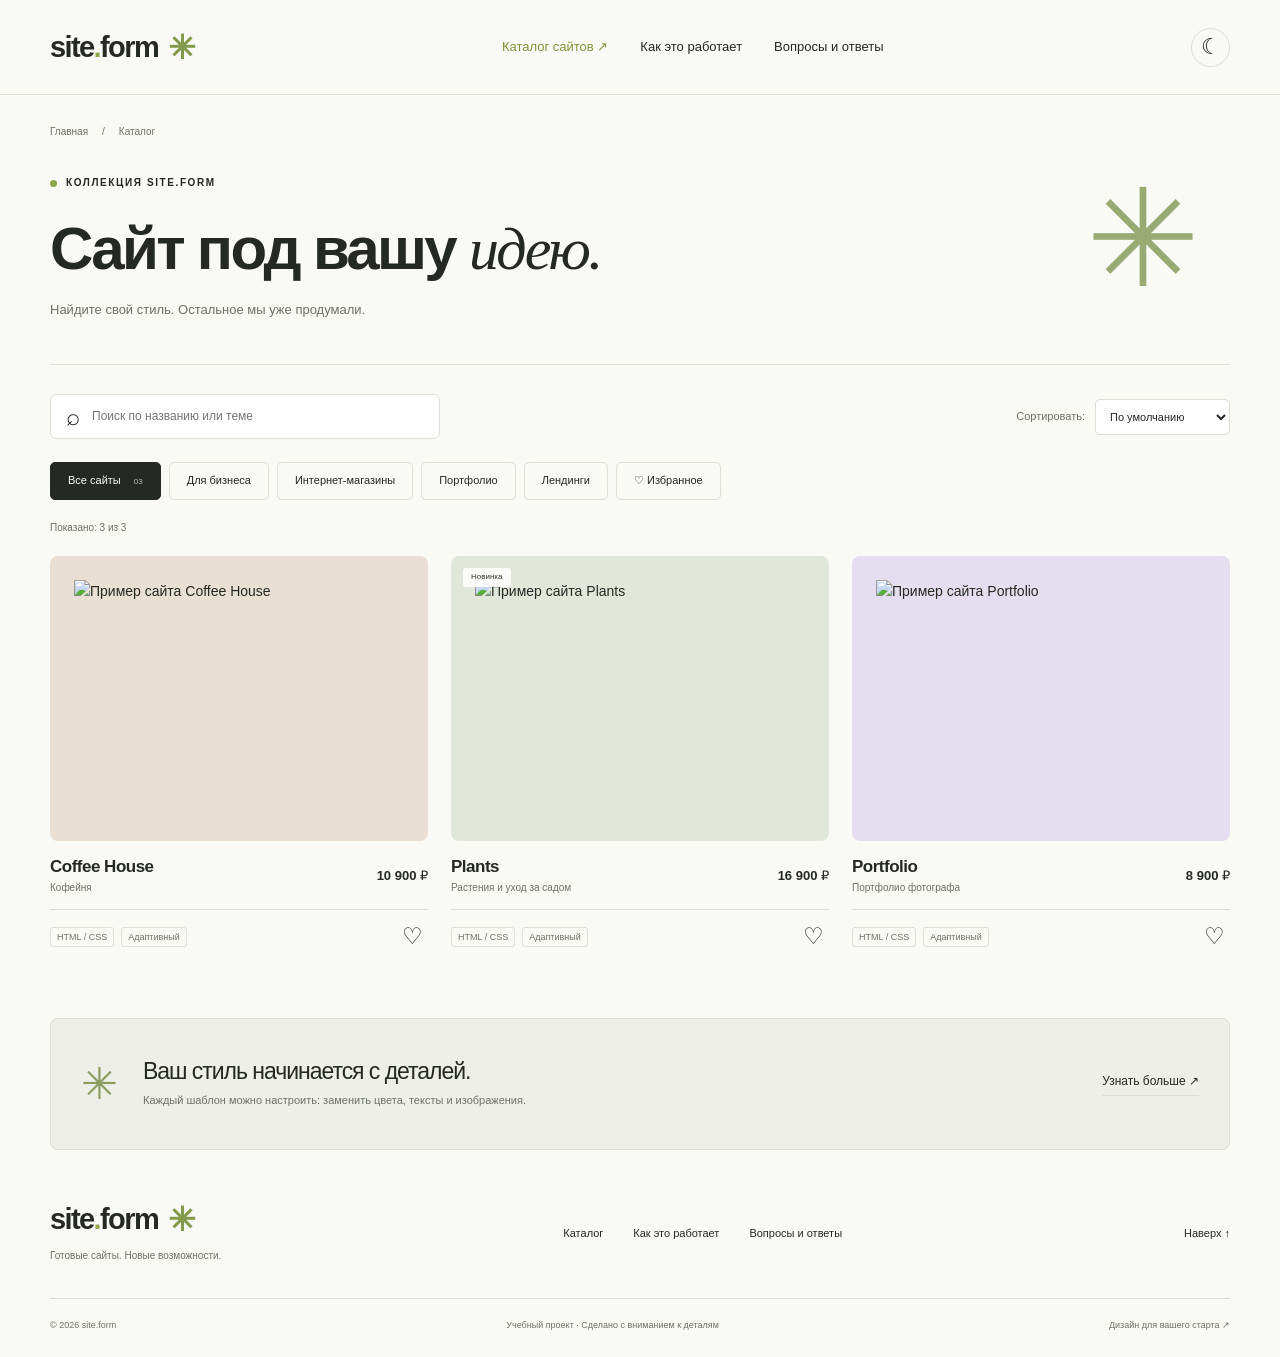
==== catalog.html @ 3f568632 "feat: create app" ====
<!doctype html>
<html lang="ru">
<head>
    <meta charset="UTF-8">
    <meta name="viewport" content="width=device-width, initial-scale=1.0">
    <meta name="description" content="Каталог готовых сайтов: бизнес, интернет-магазины, портфолио и лендинги.">
    <title>Каталог сайтов — site.form</title>
    <script>try {
        document.documentElement.dataset.theme = localStorage.getItem('siteform-theme') || 'light'
    } catch (e) {
    }</script>
    <link rel="stylesheet" href="style.css">
    <script src="script.js" defer></script>
</head>
<body>
<header class="header">
    <div class="container header-inner"><a class="logo" href="index.html" aria-label="site.form — главная">site<span
            class="logo-dot">.</span>form<span class="logo-star">✳</span></a>
        <nav class="nav" aria-label="Основная навигация"><a href="catalog.html" aria-current="page">Каталог сайтов ↗</a><a
                href="index.html#how">Как это работает</a><a href="index.html#faq">Вопросы и ответы</a></nav>
        <div class="header-actions">
            <button class="theme-toggle" aria-label="Включить тёмную тему">☾</button>
        </div>
    </div>
</header>
<main class="container catalog-main">
    <div class="breadcrumbs"><a href="index.html">Главная</a><span>/</span><span>Каталог</span></div>
    <section aria-labelledby="catalog-title">
        <div class="catalog-intro"><p class="eyebrow"><span class="status-dot"></span> КОЛЛЕКЦИЯ SITE.FORM</p>
            <h1 id="catalog-title">Сайт под вашу <em>идею.</em></h1>
            <p>Найдите свой стиль. Остальное мы уже продумали.</p><span class="catalog-star" aria-hidden="true">✳</span>
        </div>
        <div class="catalog-tools"><label class="search-field"><span aria-hidden="true">⌕</span><input id="search"
                                                                                                       type="search"
                                                                                                       placeholder="Поиск по названию или теме"
                                                                                                       aria-label="Поиск сайтов"></label><label
                class="sort-field">Сортировать: <select id="sort">
            <option value="default">По умолчанию</option>
            <option value="price-asc">Сначала дешевле</option>
            <option value="price-desc">Сначала дороже</option>
            <option value="name">По названию</option>
        </select></label></div>
        <div class="category-tabs" aria-label="Категории каталога">
            <button class="active" data-category="all" aria-pressed="true">Все сайты <span>03</span></button>
            <button data-category="business" aria-pressed="false">Для бизнеса</button>
            <button data-category="shop" aria-pressed="false">Интернет-магазины</button>
            <button data-category="portfolio" aria-pressed="false">Портфолио</button>
            <button data-category="landing" aria-pressed="false">Лендинги</button>
            <button data-category="favorites" aria-pressed="false">♡ Избранное</button>
        </div>
        <p id="result-count" class="result-count" role="status"></p>
        <div class="product-grid" id="products"></div>
        <noscript>Для просмотра интерактивного каталога включите JavaScript.</noscript>
        <div class="empty-state" hidden><span>↗</span>
            <h2>Пока ничего нет</h2>
            <p>Попробуйте другую категорию или измените поисковый запрос.</p>
            <button class="button button-dark" id="reset-filters">Сбросить фильтры</button>
        </div>
    </section>
    <aside class="catalog-note"><span>✳</span>
        <div><h2>Ваш стиль начинается с деталей.</h2>
            <p>Каждый шаблон можно настроить: заменить цвета, тексты и изображения.</p></div>
        <a href="index.html#faq" class="text-link">Узнать больше ↗</a></aside>
</main>
<footer class="footer container">
    <div class="footer-top">
        <div><a class="logo" href="index.html">site<span class="logo-dot">.</span>form<span
                class="logo-star">✳</span></a>
            <p>Готовые сайты. Новые возможности.</p></div>
        <nav aria-label="Навигация в подвале"><a href="catalog.html">Каталог</a><a href="index.html#how">Как это
            работает</a><a href="index.html#faq">Вопросы и ответы</a></nav>
        <a class="back-top" href="#">Наверх ↑</a></div>
    <div class="footer-bottom">
        <span>© 2026 site.form</span><span>Учебный проект · Сделано с вниманием к деталям</span><span>Дизайн для вашего старта ↗</span>
    </div>
</footer>
<dialog id="product-dialog" aria-labelledby="dialog-title"></dialog>
<div class="toast" role="status"></div>
</body>
</html>
---- style.css ----
@charset "UTF-8";
/* System fonts keep the pages independent of external services. */
/* Shared palette: both pages use the same theme and components. */
:root {
  --bg:#f9f9f5;
  --surface:#fff;
  --ink:#252923;
  --muted:#6e7367;
  --line:#dedfd7;
  --soft:#eeefe8;
  --accent:#d8f36a;
  color-scheme: light;
}

:root[data-theme=dark] {
  --bg:#191d18;
  --surface:#232921;
  --ink:#f1f2e9;
  --muted:#a5ad9e;
  --line:#3c4437;
  --soft:#242c21;
  color-scheme: dark;
}

* {
  box-sizing: border-box;
}

html {
  scroll-behavior: smooth;
  scroll-padding-top: 30px;
}

body {
  margin: 0;
  background: var(--bg);
  color: var(--ink);
  font-family: "Golos Text", Arial, sans-serif;
  font-size: 14px;
  line-height: 1.6;
}

button, input, select {
  font: inherit;
}

a {
  color: inherit;
  text-decoration: none;
}

button {
  cursor: pointer;
  color: inherit;
}

button:focus-visible, a:focus-visible, summary:focus-visible, input:focus-visible, select:focus-visible {
  outline: 3px solid #85a72d;
  outline-offset: 4px;
}

h1, h2, h3, p {
  margin-top: 0;
}

h1, h2, h3 {
  line-height: 1.12;
  letter-spacing: -0.045em;
}

h1 {
  font-size: clamp(48px, 4.9vw, 72px);
  font-weight: 550;
  margin-bottom: 25px;
}

h2 {
  font-size: 39px;
  font-weight: 500;
  margin-bottom: 0;
}

h3 {
  font-size: 19px;
  font-weight: 550;
  letter-spacing: -0.035em;
}

em, .serif {
  font-family: Georgia, "Times New Roman", serif;
  font-weight: 400;
  font-style: italic;
}

a, button {
  transition: background 0.2s, color 0.2s, transform 0.2s;
}

a:hover {
  color: #76912c;
}

.container {
  width: min(1280px, 100% - 100px);
  margin-inline: auto;
}

/* Navigation */
.header {
  border-bottom: 1px solid var(--line);
}

.header-inner {
  height: 94px;
  display: flex;
  align-items: center;
  justify-content: space-between;
  gap: 30px;
}

.logo {
  font-size: 29px;
  font-weight: 750;
  letter-spacing: -1.6px;
  display: inline-flex;
  align-items: center;
  line-height: 1;
}

.logo-dot {
  color: #91a84c;
}

.logo-star {
  color: #83994b;
  font-size: 33px;
  margin-left: 10px;
}

.nav {
  display: flex;
  gap: 32px;
  font-size: 13px;
}

.nav a[aria-current] {
  color: #80963d;
}

.header-actions {
  display: flex;
  gap: 19px;
  align-items: center;
}

.theme-toggle, .menu-toggle {
  border: 1px solid var(--line);
  width: 39px;
  height: 39px;
  border-radius: 50%;
  background: transparent;
  font-size: 22px;
  display: grid;
  place-content: center;
}

.theme-toggle:hover {
  background: var(--soft);
}

.header-cta {
  font-size: 12px;
  border-bottom: 1px solid var(--ink);
  padding-block: 5px;
}

.menu-toggle {
  display: none;
}

/* Intro and CSS architectural illustration */
.hero {
  display: grid;
  grid-template-columns: 1.07fr 1fr;
  gap: 36px;
  align-items: center;
  padding-block: 65px 69px;
}

.eyebrow {
  font-size: 10px;
  letter-spacing: 1.6px;
  font-weight: 550;
  margin-bottom: 24px;
  display: flex;
  align-items: center;
  gap: 9px;
}

.status-dot {
  height: 7px;
  width: 7px;
  background: #8ba649;
  border-radius: 50%;
  display: inline-block;
}

.hero h1 .serif {
  white-space: nowrap;
}

.hero-description {
  color: var(--muted);
  font-size: 14px;
  line-height: 1.9;
  margin-bottom: 27px;
}

.button {
  border: 0;
  border-radius: 6px;
  padding: 16px 23px;
  display: inline-flex;
  gap: 40px;
  align-items: center;
  justify-content: center;
  font-size: 12px;
  font-weight: 500;
}

.button-dark {
  background: var(--ink);
  color: var(--bg);
}

.button-dark:hover {
  background: #748c37;
  color: white;
  transform: translateY(-2px);
}

.button span {
  font-size: 19px;
  line-height: 1;
}

.hero-note {
  display: flex;
  align-items: center;
  gap: 12px;
  color: var(--muted);
  font-size: 10px;
  margin-top: 30px;
}

.tiny-stack {
  display: flex;
  padding-left: 5px;
}

.tiny-stack i {
  font-style: normal;
  margin-left: -5px;
  border: 2px solid var(--bg);
  width: 27px;
  height: 27px;
  border-radius: 50%;
  background: #d9dfca;
  color: #48523c;
  display: grid;
  place-content: center;
  font-size: 9px;
}

.tiny-stack i:nth-child(2) {
  background: #ddd0bf;
}

.tiny-stack i:nth-child(3) {
  background: #b8c4b1;
}

.hero-art {
  height: 440px;
  background: #e9ebdf;
  border-radius: 10px;
  position: relative;
  display: flex;
  align-items: center;
  justify-content: center;
  color: #2c3228;
  isolation: isolate;
}

.art-grid {
  position: absolute;
  inset: 0;
  background-image: linear-gradient(rgba(201, 204, 190, 0.3333333333) 1px, transparent 1px), linear-gradient(90deg, rgba(201, 204, 190, 0.3333333333) 1px, transparent 1px);
  background-size: 42px 42px;
  z-index: -1;
  border-radius: 10px;
}

.art-label {
  position: absolute;
  left: 26px;
  top: 23px;
  letter-spacing: 2px;
  font-size: 7px;
}

.hero-browser {
  width: 84%;
  background: #f4f1e9;
  transform: rotate(-5deg);
  border-radius: 6px;
  box-shadow: 8px 20px 35px rgba(51, 57, 35, 0.1254901961);
  overflow: hidden;
}

.browser-bar {
  height: 26px;
  background: #fff;
  display: flex;
  justify-content: space-between;
  align-items: center;
  padding: 0 12px;
  font-size: 7px;
  color: #989991;
}

.browser-bar > span:first-child {
  font-size: 6px;
  letter-spacing: 2px;
  color: #c6c7bf;
}

.architecture-site {
  padding: 16px 22px 14px;
}

.mock-nav {
  display: flex;
  align-items: center;
  justify-content: space-between;
}

.mock-nav b {
  font-size: 17px;
  letter-spacing: -1px;
}

.mock-nav > span {
  font-size: 6px;
}

.architecture-title {
  font-size: 37px;
  line-height: 1.02;
  letter-spacing: -2px;
  margin-top: 22px;
  position: relative;
  z-index: 2;
}

.arch-scene {
  height: 139px;
  margin-top: -15px;
  position: relative;
  overflow: hidden;
  background: linear-gradient(170deg, #d7d8ce 0%, #edebe1 65%, #c4b69c 65%);
}

.sun {
  width: 70px;
  height: 70px;
  border-radius: 50%;
  background: #ece2c6;
  position: absolute;
  top: 9px;
  left: 35px;
}

.building {
  position: absolute;
  right: 28px;
  top: 15px;
  width: 160px;
  height: 130px;
  background: linear-gradient(100deg, #d3c4aa, #eee5d3 65%, #b6a283 66%);
  box-shadow: -17px 17px 0 #b8a88f;
  transform: skewY(-5deg);
}

.building-window {
  position: absolute;
  left: 40px;
  top: 20px;
  width: 60px;
  height: 120px;
  border-radius: 50px 50px 0 0;
  background: linear-gradient(100deg, #423d2d, #938269);
  border: 9px solid #b9a489;
  box-shadow: 12px 0 #e1d3b9;
}

.building-step {
  position: absolute;
  bottom: 0;
  right: 38px;
  width: 170px;
  height: 13px;
  background: #b6a487;
  box-shadow: 0 -7px #d2c2a6;
}

.scene-plant {
  position: absolute;
  left: 13px;
  bottom: -20px;
  font-size: 95px;
  color: #68705b;
  transform: rotate(15deg);
}

.mock-bottom {
  display: flex;
  justify-content: space-between;
  gap: 10px;
  font-size: 5px;
  padding-top: 12px;
}

.floating-label {
  position: absolute;
  bottom: 42px;
  right: -15px;
  background: var(--accent);
  padding: 15px 21px;
  display: flex;
  gap: 14px;
  align-items: center;
  font-size: 11px;
  line-height: 1.5;
  transform: rotate(5deg);
  box-shadow: 0 5px 10px rgba(52, 59, 36, 0.062745098);
}

.floating-label > span {
  font-size: 37px;
}

.art-caption {
  font-size: 7px;
  letter-spacing: 1.5px;
  position: absolute;
  bottom: 15px;
  left: 24px;
}

.benefit-strip {
  background: var(--soft);
  border-block: 1px solid var(--line);
}

.benefit-strip .container {
  min-height: 62px;
  display: flex;
  justify-content: space-between;
  align-items: center;
  gap: 20px;
  font-size: 11px;
}

.benefit-strip i {
  font-size: 20px;
  font-style: normal;
  color: #8a995e;
}

/* Collection and template previews */
.section {
  padding-block: 67px;
}

.section-heading {
  display: flex;
  justify-content: space-between;
  align-items: flex-end;
  gap: 25px;
  margin-bottom: 29px;
}

.section-heading .eyebrow {
  margin-bottom: 13px;
}

.text-link {
  font-size: 12px;
  border-bottom: 1px solid var(--line);
  padding-bottom: 4px;
  white-space: nowrap;
}

.category-tabs {
  display: flex;
  gap: 8px;
  flex-wrap: wrap;
  margin-bottom: 29px;
}

.category-tabs button {
  background: transparent;
  border: 1px solid var(--line);
  border-radius: 5px;
  padding: 9px 17px;
  font-size: 11px;
  white-space: nowrap;
}

.category-tabs button:hover {
  border-color: #8c9e63;
  background: var(--soft);
}

.category-tabs button.active {
  background: var(--ink);
  color: var(--bg);
  border-color: var(--ink);
}

.category-tabs button span {
  font-size: 8px;
  opacity: 0.7;
  margin-left: 10px;
}

.product-grid {
  display: grid;
  grid-template-columns: repeat(3, minmax(0, 1fr));
  gap: 30px 23px;
}

.product-card {
  min-width: 0;
}

.preview-button {
  position: relative;
  width: 100%;
  padding: 24px 24px 0;
  height: 255px;
  border: none;
  border-radius: 8px;
  overflow: hidden;
  display: block;
  text-align: left;
  background: #e8e9e0;
}

.preview-button:hover .site-preview {
  transform: translateY(-6px);
}

.site-preview {
  display: block;
  width: 100%;
  height: 100%;
  object-fit: cover;
  object-position: top;
  transition: transform 0.25s;
}

.hero-site-preview {
  display: block;
  width: 100%;
  height: 330px;
  object-fit: cover;
  object-position: top;
}

.preview-button:after {
  content: "Посмотреть сайт ↗";
  position: absolute;
  inset: auto 18px 14px auto;
  background: rgba(255, 255, 255, 0.9294117647);
  border-radius: 5px;
  padding: 8px 12px;
  font-size: 10px;
  color: #252923;
  opacity: 0;
  transform: translateY(4px);
  transition: 0.2s;
}

.preview-button:hover:after, .preview-button:focus-visible:after {
  opacity: 1;
  transform: none;
}

.badge {
  position: absolute;
  z-index: 2;
  top: 12px;
  left: 12px;
  padding: 3px 8px;
  background: rgba(255, 255, 255, 0.8745098039);
  border-radius: 3px;
  font-size: 8px;
  color: #34392d;
}

.mini-site {
  background: #f7f4eb;
  height: 260px;
  box-shadow: 0 7px 20px rgba(32, 32, 32, 0.0705882353);
  padding: 16px;
  transition: transform 0.25s;
  color: #35392b;
  overflow: hidden;
}

.mini-nav {
  display: flex;
  justify-content: space-between;
  font-size: 8px;
  align-items: center;
}

.mini-nav b {
  font-size: 13px;
  letter-spacing: -0.7px;
}

.mini-nav span {
  font-size: 5px;
}

.mini-title {
  font-size: 29px;
  line-height: 1.05;
  letter-spacing: -1.5px;
  margin-top: 24px;
  font-weight: 500;
  position: relative;
  z-index: 1;
}

.mini-subtitle {
  font-size: 6px;
  margin-top: 9px;
}

.mini-site .arch-scene {
  height: 120px;
  margin-top: 13px;
}

.mini-site .building {
  right: 14px;
  top: 11px;
  width: 130px;
}

.preview-botanica {
  background: #e1e8da;
}

.preview-botanica .mini-site {
  background: #f0f1e5;
}

.preview-botanica .mini-title {
  font-family: Georgia, serif;
  font-size: 34px;
  color: #3d4c31;
  text-align: center;
}

.preview-botanica .mini-subtitle {
  text-align: center;
}

.plant-scene {
  height: 140px;
  display: flex;
  justify-content: center;
  gap: 15px;
  padding-top: 13px;
}

.plant {
  width: 60px;
  height: 70px;
  background: linear-gradient(95deg, #c5a780, #e3c7a6);
  border-radius: 3px 3px 19px 19px;
  position: relative;
  margin-top: 56px;
}

.plant:nth-child(2) {
  width: 70px;
  background: linear-gradient(95deg, #aab298, #c9ceba);
  margin-top: 40px;
}

.plant:before {
  content: "";
  position: absolute;
  width: 30px;
  height: 80px;
  bottom: 60px;
  left: 10px;
  background: #5b7044;
  border-radius: 90% 0 80% 10%;
  transform: rotate(-20deg);
  box-shadow: 20px 5px #81915a;
}

.plant:nth-child(2):before {
  transform: rotate(8deg);
  height: 100px;
  background: #425735;
}

.preview-mono {
  background: #e5def0;
}

.preview-mono .mini-site {
  background: #bba2e0;
  color: #25202c;
}

.preview-mono .mini-title {
  font-size: 34px;
  font-weight: 750;
  margin-top: 34px;
  letter-spacing: -2px;
}

.mono-shape {
  font-size: 130px;
  line-height: 0.9;
  text-align: right;
  margin-top: -8px;
  color: #41334e;
  transform: rotate(-17deg);
}

.preview-brew {
  background: #eadfd3;
}

.preview-brew .mini-site {
  background: #492b22;
  color: #f3e3c6;
}

.preview-brew .mini-title {
  font-family: Georgia, serif;
  font-size: 33px;
}

.coffee-shape {
  width: 106px;
  height: 90px;
  border-radius: 5px 5px 45px 45px;
  background: #dfb78b;
  position: relative;
  margin: 20px auto;
  transform: rotate(-9deg);
  box-shadow: 0 12px 0 -4px #2d1914;
}

.coffee-shape:after {
  content: "";
  position: absolute;
  right: -26px;
  top: 9px;
  width: 30px;
  height: 45px;
  border: 9px solid #dfb78b;
  border-radius: 50%;
}

.preview-flow {
  background: #dde6ec;
}

.preview-flow .mini-site {
  background: #eef4f8;
  color: #233444;
}

.preview-flow .mini-title {
  font-size: 31px;
}

.flow-shape {
  height: 100px;
  margin-top: 19px;
  background: linear-gradient(135deg, #a1c7e3, #5684a5);
  border-radius: 60px 60px 0 0;
  transform: rotate(-10deg);
  box-shadow: 40px 20px 0 #b2d2e9;
}

.preview-atelier {
  background: #e9dedc;
}

.preview-atelier .mini-site {
  background: #f4e8e3;
  color: #593c35;
}

.preview-atelier .mini-title {
  font-family: Georgia, serif;
  font-size: 34px;
}

.atelier-shape {
  width: 100px;
  height: 110px;
  margin: 18px auto;
  background: linear-gradient(100deg, #c79a7b, #e1bfa3, #ac755e);
  border-radius: 38% 38% 25% 25%;
  transform: rotate(9deg);
}

.product-meta {
  display: flex;
  justify-content: space-between;
  gap: 12px;
  align-items: center;
  margin-top: 16px;
}

.product-name {
  font-size: 17px;
  font-weight: 550;
  letter-spacing: -0.5px;
  margin-bottom: 4px;
}

.product-category {
  color: var(--muted);
  font-size: 10px;
  margin: 0;
}

.price {
  white-space: nowrap;
  font-size: 13px;
  font-weight: 550;
}

.product-bottom {
  display: flex;
  align-items: center;
  justify-content: space-between;
  margin-top: 13px;
  padding-top: 11px;
  border-top: 1px solid var(--line);
}

.product-tags {
  font-size: 9px;
  color: var(--muted);
  display: flex;
  gap: 7px;
}

.product-tags span {
  border: 1px solid var(--line);
  border-radius: 3px;
  padding: 2px 6px;
}

.favorite {
  border: 0;
  background: none;
  font-size: 23px;
  line-height: 1;
  width: 32px;
  height: 32px;
}

.favorite[aria-pressed=true] {
  color: #8ca640;
}

.collection-note {
  display: flex;
  justify-content: space-between;
  margin-top: 27px;
  font-size: 10px;
  color: var(--muted);
}

.collection-note a {
  color: var(--ink);
}

.mini-site, .mini-title, .mini-subtitle, .mini-site .arch-scene, .mini-site .mono-shape, .mini-site .coffee-shape, .mini-site .flow-shape, .mini-site .atelier-shape {
  display: block;
}

/* Content sections */
.why-section {
  background: var(--soft);
  padding-block: 55px;
}

.section-description {
  font-size: 12px;
  color: var(--muted);
  margin: 0;
}

.features, .steps {
  display: grid;
  grid-template-columns: repeat(3, 1fr);
  gap: 40px;
}

.features {
  margin-top: 37px;
}

.features article + article {
  border-left: 1px solid var(--line);
  padding-left: 35px;
}

.feature-icon {
  display: grid;
  place-content: center;
  width: 38px;
  height: 38px;
  border: 1px solid var(--line);
  border-radius: 7px;
  font-size: 25px;
  margin-bottom: 23px;
}

.features h3, .steps h3 {
  margin-bottom: 12px;
}

.features p, .steps p {
  color: var(--muted);
  font-size: 12px;
  line-height: 1.8;
  max-width: 310px;
  margin-bottom: 0;
}

.steps {
  margin-top: 37px;
}

.steps article {
  border-top: 1px solid var(--line);
  padding-top: 20px;
}

.steps article > span {
  color: #819445;
  font-size: 12px;
  display: block;
  margin-bottom: 28px;
}

.faq-section {
  display: grid;
  grid-template-columns: 1fr 1.2fr;
  gap: 60px;
  padding-block: 17px 74px;
}

.faq-section .eyebrow {
  margin-bottom: 15px;
}

.muted {
  color: var(--muted);
  font-size: 12px;
  margin-top: 20px;
}

.faq-list details {
  border-bottom: 1px solid var(--line);
}

.faq-list details:first-child {
  border-top: 1px solid var(--line);
}

summary {
  list-style: none;
  padding: 20px 0;
  cursor: pointer;
  display: flex;
  justify-content: space-between;
  gap: 20px;
  font-size: 13px;
}

summary::-webkit-details-marker {
  display: none;
}

summary > span {
  font-size: 20px;
  line-height: 1;
}

details[open] summary > span {
  transform: rotate(45deg);
}

details p {
  color: var(--muted);
  font-size: 12px;
  max-width: 95%;
  line-height: 1.9;
}

.cta-banner {
  background: var(--accent);
  color: #282e22;
  border-radius: 9px;
  padding: 39px 45px;
  display: flex;
  align-items: center;
  justify-content: space-between;
  gap: 30px;
  position: relative;
  overflow: hidden;
}

.cta-banner .eyebrow {
  margin-bottom: 12px;
}

.cta-banner .button {
  background: #282e22;
  color: #fff;
  z-index: 1;
}

.cta-star {
  position: absolute;
  right: 255px;
  bottom: -55px;
  color: #bed751;
  font-size: 190px;
  line-height: 1;
  pointer-events: none;
}

.cta-banner > div {
  z-index: 1;
}

.footer {
  padding-top: 53px;
}

.footer-top {
  display: flex;
  justify-content: space-between;
  gap: 25px;
  align-items: center;
  padding-bottom: 34px;
}

.footer-top p {
  font-size: 10px;
  color: var(--muted);
  margin: 12px 0 0;
}

.footer nav {
  display: flex;
  gap: 30px;
  font-size: 11px;
}

.back-top {
  font-size: 11px;
}

.footer-bottom {
  padding: 19px 0 24px;
  border-top: 1px solid var(--line);
  font-size: 9px;
  color: var(--muted);
  display: flex;
  justify-content: space-between;
  gap: 20px;
}

/* Catalog and dialog */
.breadcrumbs {
  display: flex;
  gap: 14px;
  font-size: 10px;
  color: var(--muted);
  margin: 29px 0 35px;
}

.catalog-intro {
  position: relative;
  padding-bottom: 30px;
  border-bottom: 1px solid var(--line);
  margin-bottom: 29px;
}

.catalog-intro h1 {
  font-size: 60px;
  margin-bottom: 17px;
}

.catalog-intro p:last-of-type {
  color: var(--muted);
  font-size: 13px;
}

.catalog-star {
  position: absolute;
  right: 30px;
  top: -17px;
  font-size: 136px;
  line-height: 1.2;
  color: #9aaa73;
}

.catalog-tools {
  display: flex;
  justify-content: space-between;
  gap: 20px;
  margin-bottom: 23px;
}

.search-field {
  display: flex;
  align-items: center;
  gap: 12px;
  border: 1px solid var(--line);
  border-radius: 6px;
  padding: 8px 15px;
  width: 390px;
  background: var(--surface);
}

.search-field > span {
  font-size: 24px;
  line-height: 1;
}

.search-field input {
  background: transparent;
  border: 0;
  min-width: 0;
  width: 100%;
  font-size: 12px;
  color: var(--ink);
  padding: 4px 0;
}

.sort-field {
  display: flex;
  align-items: center;
  gap: 10px;
  font-size: 11px;
  color: var(--muted);
}

select {
  padding: 10px;
  background: var(--surface);
  border: 1px solid var(--line);
  border-radius: 5px;
  color: var(--ink);
  font-size: 11px;
}

.result-count {
  color: var(--muted);
  font-size: 10px;
  margin-top: -9px;
  margin-bottom: 20px;
}

.catalog-main .preview-button {
  height: 285px;
}

.catalog-main .mini-site {
  height: 300px;
}

.catalog-main .mini-title {
  margin-top: 33px;
}

.catalog-note {
  margin-top: 65px;
  background: var(--soft);
  border: 1px solid var(--line);
  border-radius: 8px;
  padding: 30px;
  display: flex;
  align-items: center;
  gap: 25px;
}

.catalog-note > span {
  font-size: 44px;
  color: #8b9d60;
}

.catalog-note h2 {
  font-size: 23px;
  margin-bottom: 7px;
}

.catalog-note p {
  font-size: 11px;
  color: var(--muted);
  margin: 0;
}

.catalog-note > a {
  margin-left: auto;
}

.empty-state {
  text-align: center;
  padding: 45px 15px;
}

.empty-state > span {
  font-size: 40px;
  color: #8b9d60;
}

.empty-state h2 {
  font-size: 28px;
}

.empty-state p {
  color: var(--muted);
  margin-top: 18px;
}

.empty-state[hidden] {
  display: none;
}

dialog {
  width: min(570px, 100% - 32px);
  max-height: 90vh;
  overflow: auto;
  background: var(--bg);
  color: var(--ink);
  border: 1px solid var(--line);
  padding: 32px;
  border-radius: 12px;
}

dialog::backdrop {
  background: rgba(17, 24, 15, 0.7529411765);
  backdrop-filter: blur(4px);
}

.dialog-close {
  position: absolute;
  right: 15px;
  top: 11px;
  border: 0;
  background: none;
  font-size: 28px;
}

.dialog-category {
  font-size: 11px;
  color: var(--muted);
  margin-top: 12px;
}

dialog h2 {
  padding-right: 20px;
  margin: 15px 0;
}

dialog p, dialog li {
  font-size: 13px;
  color: var(--muted);
}

dialog ul {
  padding-left: 20px;
}

.dialog-price {
  font-size: 27px;
  font-weight: 550;
  margin-block: 20px;
}

.demo-note {
  border-top: 1px solid var(--line);
  padding-top: 15px;
  margin-top: 22px;
  margin-bottom: 0;
  font-size: 11px;
}

.toast {
  position: fixed;
  bottom: 24px;
  left: 50%;
  transform: translate(-50%, 20px);
  background: var(--ink);
  color: var(--bg);
  padding: 12px 22px;
  border-radius: 6px;
  font-size: 12px;
  opacity: 0;
  pointer-events: none;
  transition: 0.2s;
  z-index: 10;
  max-width: calc(100% - 30px);
  text-align: center;
}

.toast.visible {
  opacity: 1;
  transform: translate(-50%, 0);
}

@media (min-width: 1440px) {
  .hero {
    gap: 70px;
    padding-block: 76px;
  }
  .hero-art {
    height: 455px;
  }
  .hero-browser {
    width: 82%;
  }
  .architecture-title {
    font-size: 44px;
  }
  .arch-scene {
    height: 160px;
  }
  .preview-button {
    height: 275px;
  }
}
@media (max-width: 1100px) {
  .container {
    width: calc(100% - 64px);
  }
  .nav {
    gap: 18px;
    font-size: 11px;
  }
  .header-inner {
    gap: 16px;
  }
  .header-actions {
    gap: 12px;
  }
  .hero {
    gap: 25px;
  }
  .hero h1 {
    font-size: 52px;
  }
  .hero-art {
    height: 390px;
  }
  .architecture-title {
    font-size: 32px;
  }
  .architecture-site {
    padding: 14px;
  }
  .preview-button {
    padding: 22px 16px 0;
    height: 232px;
  }
  .mini-title {
    font-size: 25px;
  }
  .preview-botanica .mini-title, .preview-mono .mini-title {
    font-size: 29px;
  }
  .product-grid {
    gap: 25px 18px;
  }
  .features {
    gap: 24px;
  }
  .features article + article {
    padding-left: 24px;
  }
  .benefit-strip .container {
    font-size: 10px;
    gap: 10px;
  }
  .footer nav {
    gap: 19px;
  }
  .catalog-star {
    font-size: 110px;
  }
  .catalog-main .preview-button {
    height: 250px;
  }
  .catalog-note h2 {
    font-size: 21px;
  }
}
@media (max-width: 800px) {
  .container {
    width: calc(100% - 40px);
  }
  .header-inner {
    height: 77px;
  }
  .nav {
    gap: 15px;
  }
  .header-cta {
    display: none;
  }
  .hero {
    padding-block: 45px;
    gap: 20px;
  }
  .hero h1 {
    font-size: 42px;
  }
  .eyebrow {
    font-size: 8px;
    letter-spacing: 1.2px;
  }
  .hero-description {
    font-size: 12px;
  }
  .hero-art {
    height: 330px;
  }
  .architecture-title {
    font-size: 28px;
  }
  .arch-scene {
    height: 113px;
  }
  .building {
    width: 115px;
    right: 12px;
  }
  .building-window {
    left: 24px;
    width: 53px;
  }
  .floating-label {
    right: -6px;
    bottom: 26px;
    font-size: 9px;
    padding: 10px 12px;
  }
  .floating-label > span {
    font-size: 29px;
  }
  .hero-note {
    font-size: 8px;
    gap: 8px;
  }
  .hero-browser {
    width: 88%;
  }
  .art-label {
    font-size: 6px;
    left: 15px;
  }
  .benefit-strip .container {
    flex-wrap: wrap;
    justify-content: center;
    padding-block: 13px;
    gap: 9px 20px;
  }
  .benefit-strip i:last-of-type {
    display: none;
  }
  .product-grid {
    grid-template-columns: repeat(2, minmax(0, 1fr));
  }
  .section {
    padding-block: 48px;
  }
  h2 {
    font-size: 32px;
  }
  .features, .steps {
    gap: 24px;
  }
  .features h3, .steps h3 {
    font-size: 17px;
  }
  .features p, .steps p {
    font-size: 11px;
  }
  .faq-section {
    gap: 30px;
    padding-bottom: 48px;
  }
  .faq-section h2 {
    font-size: 31px;
  }
  .cta-banner {
    padding: 30px;
  }
  .cta-banner h2 {
    font-size: 32px;
  }
  .cta-banner .button {
    gap: 18px;
  }
  .footer-top {
    flex-wrap: wrap;
  }
  .footer-bottom span:last-child {
    display: none;
  }
  .catalog-intro h1 {
    font-size: 48px;
  }
  .catalog-star {
    font-size: 95px;
    top: 0;
    right: 0;
  }
  .catalog-note {
    flex-wrap: wrap;
  }
  .catalog-note > a {
    margin-left: 69px;
  }
  .catalog-tools {
    gap: 15px;
  }
  .search-field {
    width: 48%;
  }
  .sort-field {
    gap: 7px;
  }
  .collection-note {
    gap: 20px;
  }
  .collection-note > span {
    max-width: 60%;
  }
}
@media (max-width: 600px) {
  .container {
    width: calc(100% - 36px);
  }
  .header-inner {
    height: 74px;
  }
  .logo {
    font-size: 27px;
  }
  .logo-star {
    font-size: 29px;
  }
  .menu-toggle {
    display: grid;
  }
  .theme-toggle, .menu-toggle {
    width: 36px;
    height: 36px;
    font-size: 20px;
  }
  .header {
    position: relative;
    z-index: 5;
  }
  .nav {
    display: none;
    position: absolute;
    top: 73px;
    left: 0;
    right: 0;
    background: var(--bg);
    border-bottom: 1px solid var(--line);
    padding: 20px;
    flex-direction: column;
    gap: 0;
    box-shadow: 0 8px 15px rgba(0, 0, 0, 0.0352941176);
    font-size: 14px;
  }
  .nav.open {
    display: flex;
  }
  .nav a {
    padding: 12px;
  }
  .hero {
    grid-template-columns: 1fr;
    padding-block: 33px 35px;
    gap: 31px;
  }
  .hero h1 {
    font-size: clamp(43px, 10.3vw, 58px);
    margin-bottom: 20px;
  }
  .hero .eyebrow {
    font-size: 8px;
    margin-bottom: 22px;
  }
  .hero-description {
    font-size: 13px;
    margin-bottom: 22px;
  }
  .hero-note {
    font-size: 10px;
    margin-top: 23px;
  }
  .hero-art {
    height: 340px;
    width: 100%;
    max-width: 460px;
    justify-self: center;
  }
  .hero-browser {
    width: 81%;
  }
  .architecture-title {
    font-size: 35px;
  }
  .arch-scene {
    height: 126px;
  }
  .floating-label {
    right: -3px;
    bottom: 27px;
    font-size: 10px;
  }
  .art-label {
    top: 15px;
  }
  .benefit-strip .container {
    display: grid;
    grid-template-columns: 1fr 20px 1fr;
    gap: 8px;
    text-align: center;
    font-size: 9px;
  }
  .benefit-strip i:nth-of-type(2) {
    display: none;
  }
  .benefit-strip i:last-of-type {
    display: block;
  }
  .benefit-strip span:last-child {
    grid-column: 3;
  }
  .section {
    padding-block: 39px;
  }
  .section-heading {
    gap: 15px;
    align-items: center;
    margin-bottom: 23px;
  }
  .section-heading h2 {
    font-size: 29px;
  }
  .section-heading .eyebrow {
    font-size: 7px;
    letter-spacing: 1.1px;
    margin-bottom: 12px;
  }
  .text-link {
    font-size: 10px;
  }
  .category-tabs {
    gap: 7px;
    margin-bottom: 23px;
  }
  .category-tabs button {
    font-size: 10px;
    padding: 8px 11px;
  }
  .product-grid {
    grid-template-columns: 1fr;
    gap: 27px;
  }
  .preview-button, .catalog-main .preview-button {
    height: 290px;
    padding: 25px 29px 0;
  }
  .mini-site {
    padding: 21px;
    height: 300px;
  }
  .mini-title, .preview-botanica .mini-title, .preview-mono .mini-title {
    font-size: 35px;
    margin-top: 27px;
  }
  .mini-site .arch-scene {
    height: 160px;
  }
  .mini-nav b {
    font-size: 16px;
  }
  .mini-nav span {
    font-size: 6px;
  }
  .mini-subtitle {
    font-size: 7px;
  }
  .plant-scene {
    padding-top: 24px;
  }
  .product-meta {
    margin-top: 13px;
  }
  .product-name {
    font-size: 19px;
  }
  .product-category {
    font-size: 11px;
  }
  .product-bottom {
    margin-top: 10px;
  }
  .collection-note {
    font-size: 9px;
    margin-top: 23px;
    align-items: center;
    gap: 15px;
  }
  .collection-note > span {
    max-width: 52%;
  }
  .why-section {
    padding-block: 35px;
  }
  .why-section .section-heading {
    display: block;
  }
  .section-description {
    margin-top: 17px;
    font-size: 12px;
  }
  .features, .steps {
    grid-template-columns: 1fr;
    gap: 24px;
    margin-top: 27px;
  }
  .features article {
    display: grid;
    grid-template-columns: 42px 1fr;
    gap: 0 17px;
  }
  .features article + article {
    border-left: 0;
    padding-left: 0;
    border-top: 1px solid var(--line);
    padding-top: 24px;
  }
  .feature-icon {
    grid-row: span 2;
    margin: 0;
  }
  .features h3 {
    font-size: 18px;
    margin: 0 0 9px;
  }
  .features p, .steps p {
    font-size: 12px;
    max-width: none;
  }
  .steps article {
    display: grid;
    grid-template-columns: 37px 1fr;
    gap: 0 12px;
  }
  .steps article > span {
    grid-row: span 2;
    margin: 0;
  }
  .steps h3 {
    font-size: 18px;
  }
  .faq-section {
    grid-template-columns: 1fr;
    gap: 15px;
    padding-top: 5px;
    padding-bottom: 38px;
  }
  .faq-section .muted {
    margin-top: 14px;
  }
  summary {
    font-size: 12px;
    padding-block: 18px;
  }
  .cta-banner {
    padding: 28px 24px;
    display: block;
  }
  .cta-banner h2 {
    font-size: 31px;
  }
  .cta-banner .eyebrow {
    font-size: 7px;
  }
  .cta-banner .button {
    margin-top: 23px;
    position: relative;
    font-size: 11px;
  }
  .cta-star {
    right: -15px;
    bottom: -35px;
    font-size: 170px;
  }
  .footer {
    padding-top: 35px;
  }
  .footer-top {
    display: grid;
    grid-template-columns: 1fr auto;
    gap: 25px;
    padding-bottom: 25px;
  }
  .footer nav {
    grid-column: 1/-1;
    grid-row: 2;
    gap: 22px;
    font-size: 10px;
  }
  .footer-bottom {
    font-size: 8px;
    gap: 14px;
  }
  .footer-bottom span:nth-child(2) {
    max-width: 175px;
    text-align: right;
  }
  .breadcrumbs {
    margin: 23px 0 27px;
  }
  .catalog-intro {
    padding-bottom: 23px;
  }
  .catalog-intro h1 {
    font-size: 43px;
    max-width: 280px;
  }
  .catalog-intro .eyebrow {
    font-size: 8px;
  }
  .catalog-intro p:last-of-type {
    font-size: 12px;
    max-width: 260px;
    margin-bottom: 0;
  }
  .catalog-star {
    font-size: 63px;
    right: 0;
    top: 35px;
    opacity: 0.7;
  }
  .catalog-tools {
    flex-direction: column;
  }
  .search-field {
    width: 100%;
  }
  .sort-field {
    justify-content: space-between;
  }
  .sort-field select {
    flex: 1;
    max-width: 220px;
  }
  .catalog-main .category-tabs {
    margin-top: 20px;
  }
  .catalog-note {
    margin-top: 37px;
    padding: 22px;
    gap: 14px;
  }
  .catalog-note > span {
    font-size: 34px;
  }
  .catalog-note > div {
    flex: 1;
  }
  .catalog-note h2 {
    font-size: 19px;
  }
  .catalog-note p {
    font-size: 11px;
  }
  .catalog-note > a {
    margin-left: 48px;
  }
  .dialog-price {
    font-size: 24px;
  }
  dialog {
    padding: 24px;
  }
  .preview-button:after {
    opacity: 1;
    font-size: 9px;
  }
}
@media (prefers-reduced-motion: reduce) {
  html {
    scroll-behavior: auto;
  }
  *, *:before, *:after {
    transition: none !important;
    animation: none !important;
  }
}
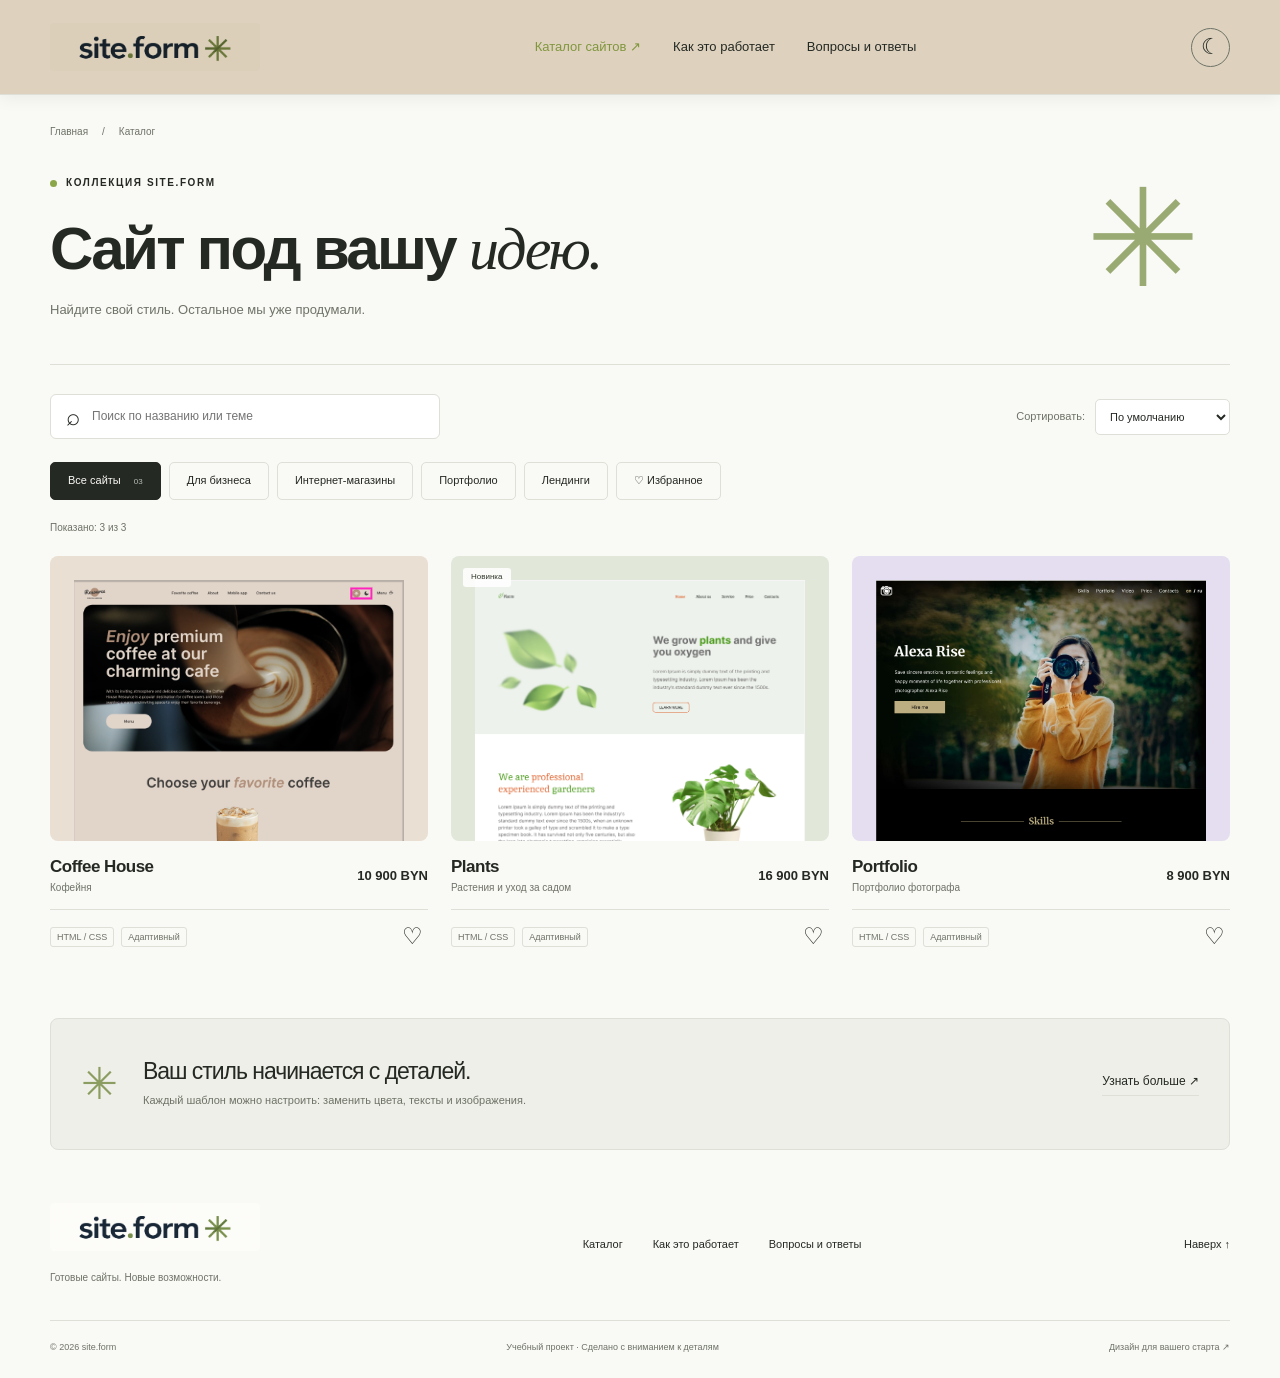
==== commit 1fb1fd4e: "feat: some corrects" ====
--- a/catalog.html
+++ b/catalog.html
@@ -14,8 +14,7 @@
 </head>
 <body>
 <header class="header">
-    <div class="container header-inner"><a class="logo" href="index.html" aria-label="site.form — главная">site<span
-            class="logo-dot">.</span>form<span class="logo-star">✳</span></a>
+    <div class="container header-inner"><a class="logo" href="index.html" aria-label="site.form — главная"><img class="logo-image" src="assets/logo/logo.png" alt="site.form" width="2048" height="683"></a>
         <nav class="nav" aria-label="Основная навигация"><a href="catalog.html" aria-current="page">Каталог сайтов ↗</a><a
                 href="index.html#how">Как это работает</a><a href="index.html#faq">Вопросы и ответы</a></nav>
         <div class="header-actions">
@@ -64,8 +63,7 @@
 </main>
 <footer class="footer container">
     <div class="footer-top">
-        <div><a class="logo" href="index.html">site<span class="logo-dot">.</span>form<span
-                class="logo-star">✳</span></a>
+        <div><a class="logo" href="index.html"><img class="logo-image" src="assets/logo/logo.png" alt="site.form" width="2048" height="683"></a>
             <p>Готовые сайты. Новые возможности.</p></div>
         <nav aria-label="Навигация в подвале"><a href="catalog.html">Каталог</a><a href="index.html#how">Как это
             работает</a><a href="index.html#faq">Вопросы и ответы</a></nav>
--- a/style.css
+++ b/style.css
@@ -9,6 +9,7 @@
   --line:#dedfd7;
   --soft:#eeefe8;
   --accent:#d8f36a;
+  --header-bg:#ded2bf;
   color-scheme: light;
 }
 
@@ -19,6 +20,7 @@
   --muted:#a5ad9e;
   --line:#3c4437;
   --soft:#242c21;
+  --header-bg:#393329;
   color-scheme: dark;
 }
 
@@ -107,7 +109,9 @@
 
 /* Navigation */
 .header {
+  background: var(--header-bg);
   border-bottom: 1px solid var(--line);
+  box-shadow: 0 4px 16px rgba(25, 35, 20, 0.06);
 }
 
 .header-inner {
@@ -125,6 +129,24 @@
   display: inline-flex;
   align-items: center;
   line-height: 1;
+  flex-shrink: 0;
+}
+
+.logo-image {
+  display: block;
+  width: 210px;
+  height: 48px;
+  object-fit: cover;
+  border-radius: 4px;
+}
+
+.header .logo-image {
+  mix-blend-mode: multiply;
+}
+
+:root[data-theme=dark] .header .logo-image {
+  filter: invert(1) hue-rotate(180deg);
+  mix-blend-mode: screen;
 }
 
 .logo-dot {
@@ -164,8 +186,12 @@
   place-content: center;
 }
 
+.theme-toggle {
+  border-color: var(--muted);
+}
+
 .theme-toggle:hover {
-  background: var(--soft);
+  border-color: var(--ink);
 }
 
 .header-cta {
@@ -1582,6 +1608,10 @@
   .logo {
     font-size: 27px;
   }
+  .logo-image {
+    width: 180px;
+    height: 42px;
+  }
   .logo-star {
     font-size: 29px;
   }
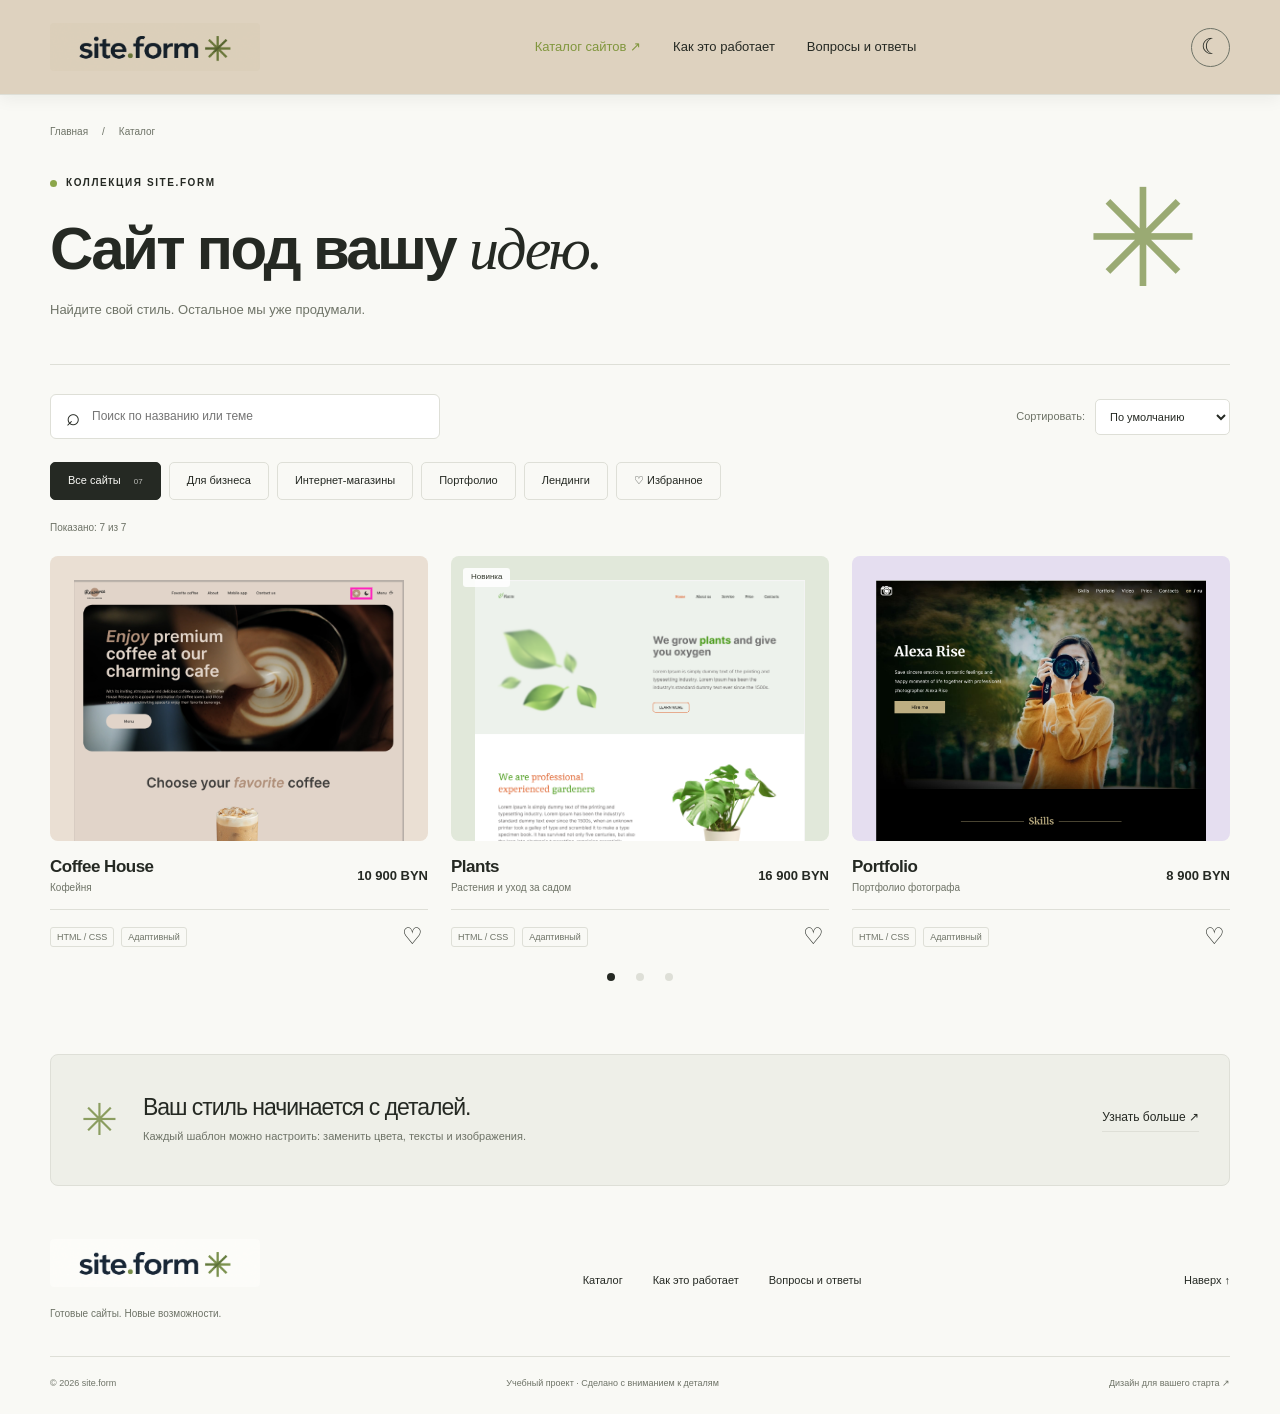
==== commit f0a04042: "feat: add new product images and implement product pagination" ====
--- a/catalog.html
+++ b/catalog.html
@@ -15,9 +15,10 @@
 <body>
 <header class="header">
     <div class="container header-inner"><a class="logo" href="index.html" aria-label="site.form — главная"><img class="logo-image" src="assets/logo/logo.png" alt="site.form" width="2048" height="683"></a>
-        <nav class="nav" aria-label="Основная навигация"><a href="catalog.html" aria-current="page">Каталог сайтов ↗</a><a
+        <nav class="nav" id="primary-nav" aria-label="Основная навигация"><a href="catalog.html" aria-current="page">Каталог сайтов ↗</a><a
                 href="index.html#how">Как это работает</a><a href="index.html#faq">Вопросы и ответы</a></nav>
         <div class="header-actions">
+            <button class="menu-toggle" type="button" aria-label="Открыть меню" aria-expanded="false" aria-controls="primary-nav">☰</button>
             <button class="theme-toggle" aria-label="Включить тёмную тему">☾</button>
         </div>
     </div>
@@ -40,7 +41,7 @@
             <option value="name">По названию</option>
         </select></label></div>
         <div class="category-tabs" aria-label="Категории каталога">
-            <button class="active" data-category="all" aria-pressed="true">Все сайты <span>03</span></button>
+            <button class="active" data-category="all" aria-pressed="true">Все сайты <span>07</span></button>
             <button data-category="business" aria-pressed="false">Для бизнеса</button>
             <button data-category="shop" aria-pressed="false">Интернет-магазины</button>
             <button data-category="portfolio" aria-pressed="false">Портфолио</button>
@@ -49,6 +50,7 @@
         </div>
         <p id="result-count" class="result-count" role="status"></p>
         <div class="product-grid" id="products"></div>
+        <div class="product-dots" id="product-dots" aria-label="Страницы каталога"></div>
         <noscript>Для просмотра интерактивного каталога включите JavaScript.</noscript>
         <div class="empty-state" hidden><span>↗</span>
             <h2>Пока ничего нет</h2>
--- a/style.css
+++ b/style.css
@@ -563,12 +563,55 @@
 
 .product-grid {
   display: grid;
-  grid-template-columns: repeat(3, minmax(0, 1fr));
+  grid-auto-flow: column;
+  grid-auto-columns: calc((100% - 46px) / 3);
   gap: 30px 23px;
+  overflow-x: auto;
+  overflow-y: hidden;
+  scroll-snap-type: x mandatory;
+  scrollbar-width: none;
+}
+
+.product-grid::-webkit-scrollbar {
+  display: none;
 }
 
 .product-card {
   min-width: 0;
+  scroll-snap-align: start;
+}
+
+.product-dots {
+  display: flex;
+  justify-content: center;
+  gap: 5px;
+  margin-top: 12px;
+}
+
+.product-dots[hidden] {
+  display: none;
+}
+
+.product-dots button {
+  display: grid;
+  place-items: center;
+  width: 24px;
+  height: 24px;
+  padding: 0;
+  border: 0;
+  background: transparent;
+}
+
+.product-dots button::before {
+  content: "";
+  width: 8px;
+  height: 8px;
+  border-radius: 50%;
+  background: var(--line);
+}
+
+.product-dots button[aria-current=page]::before {
+  background: var(--ink);
 }
 
 .preview-button {
@@ -1529,7 +1572,8 @@
     display: none;
   }
   .product-grid {
-    grid-template-columns: repeat(2, minmax(0, 1fr));
+    grid-auto-columns: calc((100% - 18px) / 2);
+    gap: 25px 18px;
   }
   .section {
     padding-block: 48px;
@@ -1735,7 +1779,7 @@
     padding: 8px 11px;
   }
   .product-grid {
-    grid-template-columns: 1fr;
+    grid-auto-columns: 100%;
     gap: 27px;
   }
   .preview-button, .catalog-main .preview-button {
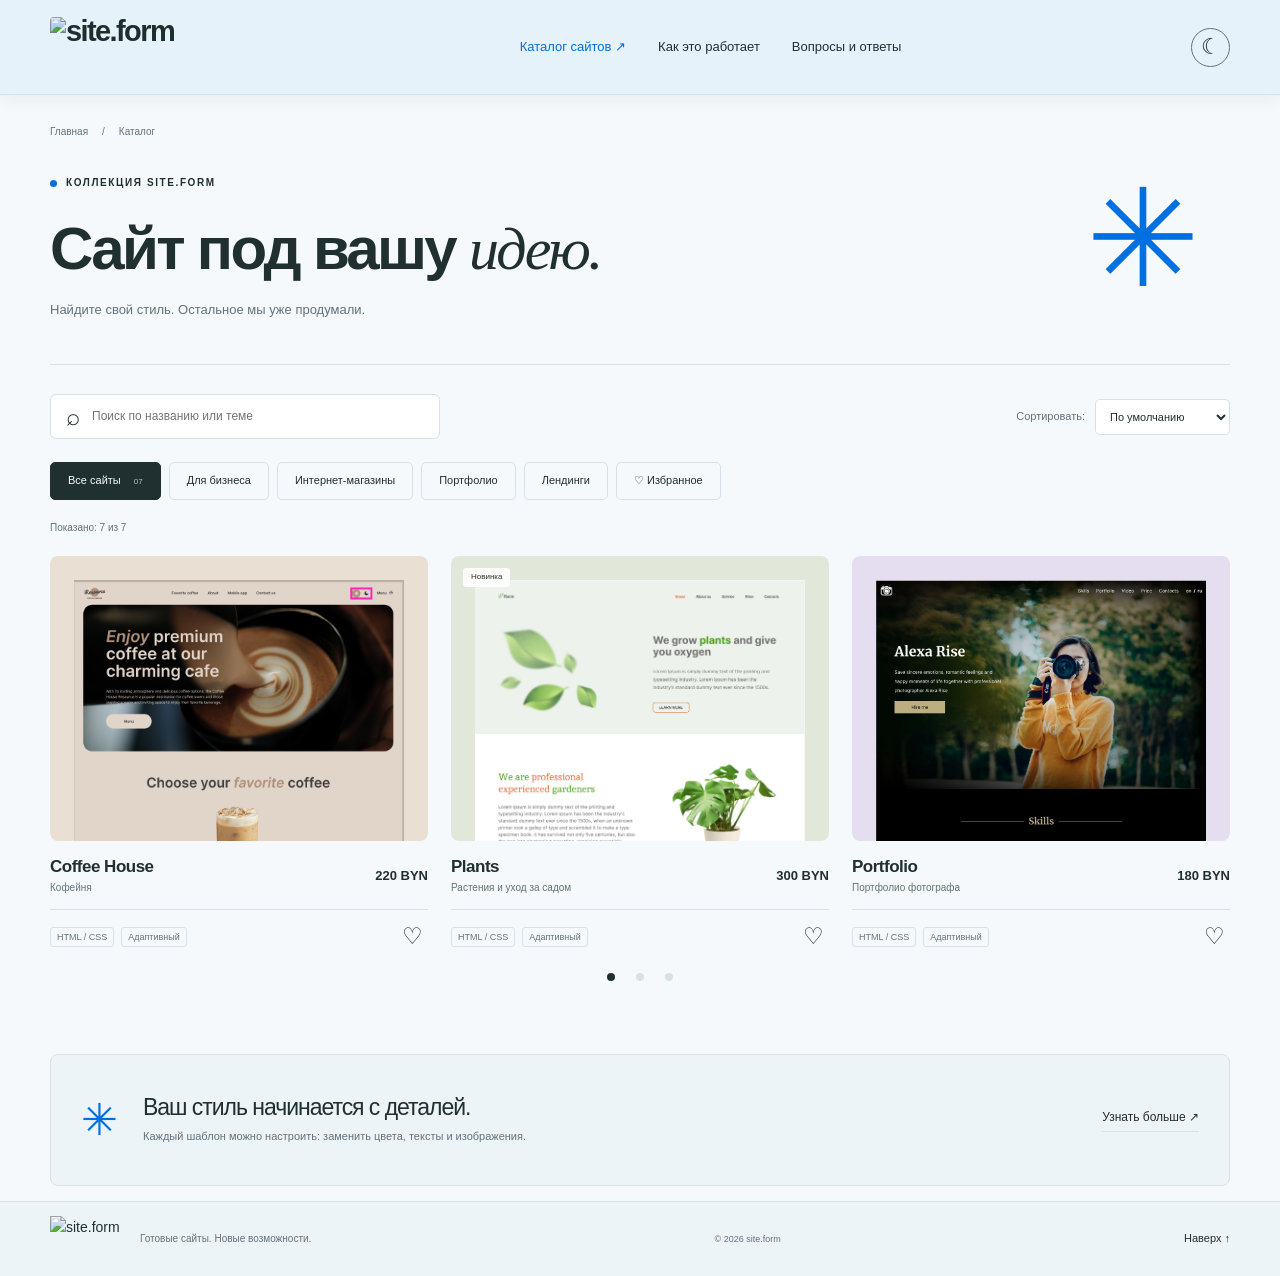
==== commit da70c27d: "feat: update site branding, improve footer layout, and adjust product pricing" ====
--- a/catalog.html
+++ b/catalog.html
@@ -5,6 +5,7 @@
     <meta name="viewport" content="width=device-width, initial-scale=1.0">
     <meta name="description" content="Каталог готовых сайтов: бизнес, интернет-магазины, портфолио и лендинги.">
     <title>Каталог сайтов — site.form</title>
+    <link rel="icon" type="image/png" href="assets/favicon/favicon.png">
     <script>try {
         document.documentElement.dataset.theme = localStorage.getItem('siteform-theme') || 'light'
     } catch (e) {
@@ -14,7 +15,7 @@
 </head>
 <body>
 <header class="header">
-    <div class="container header-inner"><a class="logo" href="index.html" aria-label="site.form — главная"><img class="logo-image" src="assets/logo/logo.png" alt="site.form" width="2048" height="683"></a>
+    <div class="container header-inner"><a class="logo" href="index.html" aria-label="site.form — главная"><img class="logo-image" src="assets/logo/logo2.png" alt="site.form" width="2048" height="683"></a>
         <nav class="nav" id="primary-nav" aria-label="Основная навигация"><a href="catalog.html" aria-current="page">Каталог сайтов ↗</a><a
                 href="index.html#how">Как это работает</a><a href="index.html#faq">Вопросы и ответы</a></nav>
         <div class="header-actions">
@@ -63,15 +64,12 @@
             <p>Каждый шаблон можно настроить: заменить цвета, тексты и изображения.</p></div>
         <a href="index.html#faq" class="text-link">Узнать больше ↗</a></aside>
 </main>
-<footer class="footer container">
-    <div class="footer-top">
-        <div><a class="logo" href="index.html"><img class="logo-image" src="assets/logo/logo.png" alt="site.form" width="2048" height="683"></a>
+<footer class="footer">
+    <div class="container footer-inner">
+        <div class="footer-brand"><a class="footer-logo" href="index.html"><img class="footer-logo-image" src="assets/logo/logo2-transparent.png" alt="site.form" width="56" height="32"></a>
             <p>Готовые сайты. Новые возможности.</p></div>
-        <nav aria-label="Навигация в подвале"><a href="catalog.html">Каталог</a><a href="index.html#how">Как это
-            работает</a><a href="index.html#faq">Вопросы и ответы</a></nav>
-        <a class="back-top" href="#">Наверх ↑</a></div>
-    <div class="footer-bottom">
-        <span>© 2026 site.form</span><span>Учебный проект · Сделано с вниманием к деталям</span><span>Дизайн для вашего старта ↗</span>
+        <div class="footer-meta"><span>© 2026 site.form</span></div>
+        <a class="back-top" href="#">Наверх ↑</a>
     </div>
 </footer>
 <dialog id="product-dialog" aria-labelledby="dialog-title"></dialog>
--- a/style.css
+++ b/style.css
@@ -1,26 +1,30 @@
 @charset "UTF-8";
-/* System fonts keep the pages independent of external services. */
-/* Shared palette: both pages use the same theme and components. */
+
 :root {
-  --bg:#f9f9f5;
+  --bg:#f5f9fc;
   --surface:#fff;
-  --ink:#252923;
-  --muted:#6e7367;
-  --line:#dedfd7;
-  --soft:#eeefe8;
-  --accent:#d8f36a;
-  --header-bg:#ded2bf;
+  --ink:#203030;
+  --muted:#63737b;
+  --line:#d7e1e8;
+  --soft:#edf4f8;
+  --accent:#dcefff;
+  --header-bg:#e6f2f9;
+  --brand:#0070e0;
+  --brand-strong:#005dbb;
   color-scheme: light;
 }
 
 :root[data-theme=dark] {
-  --bg:#191d18;
-  --surface:#232921;
-  --ink:#f1f2e9;
-  --muted:#a5ad9e;
-  --line:#3c4437;
-  --soft:#242c21;
-  --header-bg:#393329;
+  --bg:#141d22;
+  --surface:#1e2a31;
+  --ink:#edf5f7;
+  --muted:#a5b5bc;
+  --line:#394850;
+  --soft:#202d34;
+  --accent:#194267;
+  --header-bg:#152b39;
+  --brand:#42a5ff;
+  --brand-strong:#70baff;
   color-scheme: dark;
 }
 
@@ -57,7 +61,7 @@
 }
 
 button:focus-visible, a:focus-visible, summary:focus-visible, input:focus-visible, select:focus-visible {
-  outline: 3px solid #85a72d;
+  outline: 3px solid var(--brand);
   outline-offset: 4px;
 }
 
@@ -99,7 +103,7 @@
 }
 
 a:hover {
-  color: #76912c;
+  color: var(--brand);
 }
 
 .container {
@@ -134,9 +138,9 @@
 
 .logo-image {
   display: block;
-  width: 210px;
-  height: 48px;
-  object-fit: cover;
+  width: 180px;
+  height: auto;
+  object-fit: contain;
   border-radius: 4px;
 }
 
@@ -145,16 +149,16 @@
 }
 
 :root[data-theme=dark] .header .logo-image {
-  filter: invert(1) hue-rotate(180deg);
+  filter: brightness(1.7) saturate(1.1);
   mix-blend-mode: screen;
 }
 
 .logo-dot {
-  color: #91a84c;
+  color: var(--brand);
 }
 
 .logo-star {
-  color: #83994b;
+  color: var(--brand);
   font-size: 33px;
   margin-left: 10px;
 }
@@ -166,7 +170,7 @@
 }
 
 .nav a[aria-current] {
-  color: #80963d;
+  color: var(--brand);
 }
 
 .header-actions {
@@ -226,7 +230,7 @@
 .status-dot {
   height: 7px;
   width: 7px;
-  background: #8ba649;
+  background: var(--brand);
   border-radius: 50%;
   display: inline-block;
 }
@@ -260,7 +264,7 @@
 }
 
 .button-dark:hover {
-  background: #748c37;
+  background: var(--brand-strong);
   color: white;
   transform: translateY(-2px);
 }
@@ -361,102 +365,6 @@
   color: #c6c7bf;
 }
 
-.architecture-site {
-  padding: 16px 22px 14px;
-}
-
-.mock-nav {
-  display: flex;
-  align-items: center;
-  justify-content: space-between;
-}
-
-.mock-nav b {
-  font-size: 17px;
-  letter-spacing: -1px;
-}
-
-.mock-nav > span {
-  font-size: 6px;
-}
-
-.architecture-title {
-  font-size: 37px;
-  line-height: 1.02;
-  letter-spacing: -2px;
-  margin-top: 22px;
-  position: relative;
-  z-index: 2;
-}
-
-.arch-scene {
-  height: 139px;
-  margin-top: -15px;
-  position: relative;
-  overflow: hidden;
-  background: linear-gradient(170deg, #d7d8ce 0%, #edebe1 65%, #c4b69c 65%);
-}
-
-.sun {
-  width: 70px;
-  height: 70px;
-  border-radius: 50%;
-  background: #ece2c6;
-  position: absolute;
-  top: 9px;
-  left: 35px;
-}
-
-.building {
-  position: absolute;
-  right: 28px;
-  top: 15px;
-  width: 160px;
-  height: 130px;
-  background: linear-gradient(100deg, #d3c4aa, #eee5d3 65%, #b6a283 66%);
-  box-shadow: -17px 17px 0 #b8a88f;
-  transform: skewY(-5deg);
-}
-
-.building-window {
-  position: absolute;
-  left: 40px;
-  top: 20px;
-  width: 60px;
-  height: 120px;
-  border-radius: 50px 50px 0 0;
-  background: linear-gradient(100deg, #423d2d, #938269);
-  border: 9px solid #b9a489;
-  box-shadow: 12px 0 #e1d3b9;
-}
-
-.building-step {
-  position: absolute;
-  bottom: 0;
-  right: 38px;
-  width: 170px;
-  height: 13px;
-  background: #b6a487;
-  box-shadow: 0 -7px #d2c2a6;
-}
-
-.scene-plant {
-  position: absolute;
-  left: 13px;
-  bottom: -20px;
-  font-size: 95px;
-  color: #68705b;
-  transform: rotate(15deg);
-}
-
-.mock-bottom {
-  display: flex;
-  justify-content: space-between;
-  gap: 10px;
-  font-size: 5px;
-  padding-top: 12px;
-}
-
 .floating-label {
   position: absolute;
   bottom: 42px;
@@ -501,7 +409,7 @@
 .benefit-strip i {
   font-size: 20px;
   font-style: normal;
-  color: #8a995e;
+  color: var(--brand);
 }
 
 /* Collection and template previews */
@@ -545,7 +453,7 @@
 }
 
 .category-tabs button:hover {
-  border-color: #8c9e63;
+  border-color: var(--brand);
   background: var(--soft);
 }
 
@@ -679,223 +587,16 @@
   color: #34392d;
 }
 
-.mini-site {
-  background: #f7f4eb;
-  height: 260px;
-  box-shadow: 0 7px 20px rgba(32, 32, 32, 0.0705882353);
-  padding: 16px;
-  transition: transform 0.25s;
-  color: #35392b;
-  overflow: hidden;
-}
-
-.mini-nav {
-  display: flex;
-  justify-content: space-between;
-  font-size: 8px;
-  align-items: center;
-}
-
-.mini-nav b {
-  font-size: 13px;
-  letter-spacing: -0.7px;
-}
-
-.mini-nav span {
-  font-size: 5px;
-}
-
-.mini-title {
-  font-size: 29px;
-  line-height: 1.05;
-  letter-spacing: -1.5px;
-  margin-top: 24px;
-  font-weight: 500;
-  position: relative;
-  z-index: 1;
-}
-
-.mini-subtitle {
-  font-size: 6px;
-  margin-top: 9px;
-}
-
-.mini-site .arch-scene {
-  height: 120px;
-  margin-top: 13px;
-}
-
-.mini-site .building {
-  right: 14px;
-  top: 11px;
-  width: 130px;
-}
-
 .preview-botanica {
   background: #e1e8da;
 }
 
-.preview-botanica .mini-site {
-  background: #f0f1e5;
-}
-
-.preview-botanica .mini-title {
-  font-family: Georgia, serif;
-  font-size: 34px;
-  color: #3d4c31;
-  text-align: center;
-}
-
-.preview-botanica .mini-subtitle {
-  text-align: center;
-}
-
-.plant-scene {
-  height: 140px;
-  display: flex;
-  justify-content: center;
-  gap: 15px;
-  padding-top: 13px;
-}
-
-.plant {
-  width: 60px;
-  height: 70px;
-  background: linear-gradient(95deg, #c5a780, #e3c7a6);
-  border-radius: 3px 3px 19px 19px;
-  position: relative;
-  margin-top: 56px;
-}
-
-.plant:nth-child(2) {
-  width: 70px;
-  background: linear-gradient(95deg, #aab298, #c9ceba);
-  margin-top: 40px;
-}
-
-.plant:before {
-  content: "";
-  position: absolute;
-  width: 30px;
-  height: 80px;
-  bottom: 60px;
-  left: 10px;
-  background: #5b7044;
-  border-radius: 90% 0 80% 10%;
-  transform: rotate(-20deg);
-  box-shadow: 20px 5px #81915a;
-}
-
-.plant:nth-child(2):before {
-  transform: rotate(8deg);
-  height: 100px;
-  background: #425735;
-}
-
 .preview-mono {
   background: #e5def0;
 }
 
-.preview-mono .mini-site {
-  background: #bba2e0;
-  color: #25202c;
-}
-
-.preview-mono .mini-title {
-  font-size: 34px;
-  font-weight: 750;
-  margin-top: 34px;
-  letter-spacing: -2px;
-}
-
-.mono-shape {
-  font-size: 130px;
-  line-height: 0.9;
-  text-align: right;
-  margin-top: -8px;
-  color: #41334e;
-  transform: rotate(-17deg);
-}
-
 .preview-brew {
   background: #eadfd3;
-}
-
-.preview-brew .mini-site {
-  background: #492b22;
-  color: #f3e3c6;
-}
-
-.preview-brew .mini-title {
-  font-family: Georgia, serif;
-  font-size: 33px;
-}
-
-.coffee-shape {
-  width: 106px;
-  height: 90px;
-  border-radius: 5px 5px 45px 45px;
-  background: #dfb78b;
-  position: relative;
-  margin: 20px auto;
-  transform: rotate(-9deg);
-  box-shadow: 0 12px 0 -4px #2d1914;
-}
-
-.coffee-shape:after {
-  content: "";
-  position: absolute;
-  right: -26px;
-  top: 9px;
-  width: 30px;
-  height: 45px;
-  border: 9px solid #dfb78b;
-  border-radius: 50%;
-}
-
-.preview-flow {
-  background: #dde6ec;
-}
-
-.preview-flow .mini-site {
-  background: #eef4f8;
-  color: #233444;
-}
-
-.preview-flow .mini-title {
-  font-size: 31px;
-}
-
-.flow-shape {
-  height: 100px;
-  margin-top: 19px;
-  background: linear-gradient(135deg, #a1c7e3, #5684a5);
-  border-radius: 60px 60px 0 0;
-  transform: rotate(-10deg);
-  box-shadow: 40px 20px 0 #b2d2e9;
-}
-
-.preview-atelier {
-  background: #e9dedc;
-}
-
-.preview-atelier .mini-site {
-  background: #f4e8e3;
-  color: #593c35;
-}
-
-.preview-atelier .mini-title {
-  font-family: Georgia, serif;
-  font-size: 34px;
-}
-
-.atelier-shape {
-  width: 100px;
-  height: 110px;
-  margin: 18px auto;
-  background: linear-gradient(100deg, #c79a7b, #e1bfa3, #ac755e);
-  border-radius: 38% 38% 25% 25%;
-  transform: rotate(9deg);
 }
 
 .product-meta {
@@ -957,7 +658,7 @@
 }
 
 .favorite[aria-pressed=true] {
-  color: #8ca640;
+  color: var(--brand);
 }
 
 .collection-note {
@@ -970,10 +671,6 @@
 
 .collection-note a {
   color: var(--ink);
-}
-
-.mini-site, .mini-title, .mini-subtitle, .mini-site .arch-scene, .mini-site .mono-shape, .mini-site .coffee-shape, .mini-site .flow-shape, .mini-site .atelier-shape {
-  display: block;
 }
 
 /* Content sections */
@@ -1036,7 +733,7 @@
 }
 
 .steps article > span {
-  color: #819445;
+  color: var(--brand);
   font-size: 12px;
   display: block;
   margin-bottom: 28px;
@@ -1099,7 +796,7 @@
 
 .cta-banner {
   background: var(--accent);
-  color: #282e22;
+  color: var(--ink);
   border-radius: 9px;
   padding: 39px 45px;
   display: flex;
@@ -1115,8 +812,8 @@
 }
 
 .cta-banner .button {
-  background: #282e22;
-  color: #fff;
+  background: var(--ink);
+  color: var(--bg);
   z-index: 1;
 }
 
@@ -1124,7 +821,7 @@
   position: absolute;
   right: 255px;
   bottom: -55px;
-  color: #bed751;
+  color: var(--brand);
   font-size: 190px;
   line-height: 1;
   pointer-events: none;
@@ -1135,41 +832,53 @@
 }
 
 .footer {
-  padding-top: 53px;
-}
-
-.footer-top {
+  width: 100%;
+  margin-top: 15px;
+  padding-block: 14px;
+  background: var(--soft);
+  border-top: 1px solid var(--line);
+}
+
+.footer-inner {
   display: flex;
   justify-content: space-between;
-  gap: 25px;
-  align-items: center;
-  padding-bottom: 34px;
-}
-
-.footer-top p {
+  gap: 20px;
+  align-items: center;
+}
+
+.footer-brand {
+  display: flex;
+  align-items: center;
+  gap: 10px;
+  flex-shrink: 0;
+}
+
+.footer-logo-image {
+  display: block;
+  width: 80px;
+  height: auto;
+  object-fit: contain;
+}
+
+.footer-brand p {
   font-size: 10px;
   color: var(--muted);
-  margin: 12px 0 0;
-}
-
-.footer nav {
-  display: flex;
-  gap: 30px;
-  font-size: 11px;
+  margin: 0;
+}
+
+.footer-meta {
+  display: flex;
+  align-items: center;
+  justify-content: flex-end;
+  flex-wrap: wrap;
+  gap: 8px 16px;
+  font-size: 9px;
+  color: var(--muted);
 }
 
 .back-top {
   font-size: 11px;
-}
-
-.footer-bottom {
-  padding: 19px 0 24px;
-  border-top: 1px solid var(--line);
-  font-size: 9px;
-  color: var(--muted);
-  display: flex;
-  justify-content: space-between;
-  gap: 20px;
+  flex-shrink: 0;
 }
 
 /* Catalog and dialog */
@@ -1204,7 +913,7 @@
   top: -17px;
   font-size: 136px;
   line-height: 1.2;
-  color: #9aaa73;
+  color: var(--brand);
 }
 
 .catalog-tools {
@@ -1268,14 +977,6 @@
   height: 285px;
 }
 
-.catalog-main .mini-site {
-  height: 300px;
-}
-
-.catalog-main .mini-title {
-  margin-top: 33px;
-}
-
 .catalog-note {
   margin-top: 65px;
   background: var(--soft);
@@ -1289,7 +990,7 @@
 
 .catalog-note > span {
   font-size: 44px;
-  color: #8b9d60;
+  color: var(--brand);
 }
 
 .catalog-note h2 {
@@ -1314,7 +1015,7 @@
 
 .empty-state > span {
   font-size: 40px;
-  color: #8b9d60;
+  color: var(--brand);
 }
 
 .empty-state h2 {
@@ -1332,12 +1033,12 @@
 
 dialog {
   width: min(570px, 100% - 32px);
-  max-height: 90vh;
-  overflow: auto;
+  max-height: calc(100vh - 32px);
+  overflow: hidden;
   background: var(--bg);
   color: var(--ink);
   border: 1px solid var(--line);
-  padding: 32px;
+  padding: 22px;
   border-radius: 12px;
 }
 
@@ -1349,43 +1050,144 @@
 .dialog-close {
   position: absolute;
   right: 15px;
-  top: 11px;
+  top: 3px;
+  width: 34px;
+  height: 34px;
+  padding: 0;
   border: 0;
   background: none;
   font-size: 28px;
+  line-height: 1;
+  display: grid;
+  place-items: center;
+}
+
+.dialog-image {
+  display: block;
+  width: 100%;
+  margin-top: 30px;
+  max-height: 150px;
+  aspect-ratio: 16 / 9;
+  object-fit: cover;
+  object-position: top;
+  border-radius: 4px;
+}
+
+.dialog-image[data-preview-theme=dark] {
+  filter: brightness(0.68) saturate(0.85);
+}
+
+.dialog-image[data-preview-theme=brand] {
+  filter: sepia(0.2) saturate(1.35) hue-rotate(345deg);
 }
 
 .dialog-category {
   font-size: 11px;
   color: var(--muted);
-  margin-top: 12px;
+  margin: 7px 0 0;
+}
+
+.dialog-pages {
+  display: flex;
+  align-items: center;
+  justify-content: space-between;
+  gap: 16px;
+  padding-block: 8px;
+  margin-block: 8px;
+  border-block: 1px solid var(--line);
+}
+
+.dialog-pages label {
+  font-size: 13px;
+  font-weight: 550;
+}
+
+.dialog-pages input {
+  width: 76px;
+  padding: 6px;
+  border: 1px solid var(--line);
+  border-radius: 4px;
+  background: var(--surface);
+  color: var(--ink);
+}
+
+.dialog-select-field {
+  display: flex;
+  align-items: center;
+  justify-content: space-between;
+  gap: 12px;
+  margin-top: 8px;
+  font-size: 12px;
+  font-weight: 550;
+}
+
+.dialog-select-field select {
+  width: 62%;
+  min-height: 34px;
+  padding: 6px 8px;
+  border: 1px solid var(--line);
+  border-radius: 4px;
+  background: var(--surface);
+  color: var(--ink);
+}
+
+.dialog-language-summary {
+  margin: 5px 0 0;
+  font-size: 10px;
+}
+
+.dialog-checkbox {
+  display: flex;
+  align-items: center;
+  gap: 9px;
+  margin-top: 9px;
+  font-size: 12px;
+}
+
+.dialog-checkbox input {
+  width: 17px;
+  height: 17px;
+  margin: 0;
+  accent-color: var(--brand);
 }
 
 dialog h2 {
   padding-right: 20px;
-  margin: 15px 0;
+  margin: 5px 0 7px;
+  font-size: 28px;
 }
 
 dialog p, dialog li {
-  font-size: 13px;
+  font-size: 12px;
   color: var(--muted);
 }
 
 dialog ul {
-  padding-left: 20px;
+  margin: 8px 0;
+  padding-left: 18px;
+  line-height: 1.35;
 }
 
 .dialog-price {
-  font-size: 27px;
+  font-size: 23px;
   font-weight: 550;
-  margin-block: 20px;
+  margin-block: 9px;
+}
+
+dialog .button {
+  padding: 10px 16px;
 }
 
 .demo-note {
   border-top: 1px solid var(--line);
-  padding-top: 15px;
-  margin-top: 22px;
+  padding-top: 8px;
+  margin-top: 12px;
   margin-bottom: 0;
+  font-size: 10px;
+}
+
+.dialog-features {
+  margin: 8px 0;
   font-size: 11px;
 }
 
@@ -1423,12 +1225,6 @@
   .hero-browser {
     width: 82%;
   }
-  .architecture-title {
-    font-size: 44px;
-  }
-  .arch-scene {
-    height: 160px;
-  }
   .preview-button {
     height: 275px;
   }
@@ -1456,22 +1252,10 @@
   .hero-art {
     height: 390px;
   }
-  .architecture-title {
-    font-size: 32px;
-  }
-  .architecture-site {
-    padding: 14px;
-  }
   .preview-button {
     padding: 22px 16px 0;
     height: 232px;
   }
-  .mini-title {
-    font-size: 25px;
-  }
-  .preview-botanica .mini-title, .preview-mono .mini-title {
-    font-size: 29px;
-  }
   .product-grid {
     gap: 25px 18px;
   }
@@ -1485,9 +1269,6 @@
     font-size: 10px;
     gap: 10px;
   }
-  .footer nav {
-    gap: 19px;
-  }
   .catalog-star {
     font-size: 110px;
   }
@@ -1527,20 +1308,6 @@
   }
   .hero-art {
     height: 330px;
-  }
-  .architecture-title {
-    font-size: 28px;
-  }
-  .arch-scene {
-    height: 113px;
-  }
-  .building {
-    width: 115px;
-    right: 12px;
-  }
-  .building-window {
-    left: 24px;
-    width: 53px;
   }
   .floating-label {
     right: -6px;
@@ -1606,12 +1373,6 @@
   .cta-banner .button {
     gap: 18px;
   }
-  .footer-top {
-    flex-wrap: wrap;
-  }
-  .footer-bottom span:last-child {
-    display: none;
-  }
   .catalog-intro h1 {
     font-size: 48px;
   }
@@ -1653,8 +1414,8 @@
     font-size: 27px;
   }
   .logo-image {
-    width: 180px;
-    height: 42px;
+    width: 60px;
+    height: 45px;
   }
   .logo-star {
     font-size: 29px;
@@ -1721,12 +1482,6 @@
   .hero-browser {
     width: 81%;
   }
-  .architecture-title {
-    font-size: 35px;
-  }
-  .arch-scene {
-    height: 126px;
-  }
   .floating-label {
     right: -3px;
     bottom: 27px;
@@ -1786,29 +1541,6 @@
     height: 290px;
     padding: 25px 29px 0;
   }
-  .mini-site {
-    padding: 21px;
-    height: 300px;
-  }
-  .mini-title, .preview-botanica .mini-title, .preview-mono .mini-title {
-    font-size: 35px;
-    margin-top: 27px;
-  }
-  .mini-site .arch-scene {
-    height: 160px;
-  }
-  .mini-nav b {
-    font-size: 16px;
-  }
-  .mini-nav span {
-    font-size: 6px;
-  }
-  .mini-subtitle {
-    font-size: 7px;
-  }
-  .plant-scene {
-    padding-top: 24px;
-  }
   .product-meta {
     margin-top: 13px;
   }
@@ -1914,27 +1646,31 @@
     font-size: 170px;
   }
   .footer {
-    padding-top: 35px;
-  }
-  .footer-top {
+    padding-block: 14px;
+  }
+  .footer-inner {
     display: grid;
     grid-template-columns: 1fr auto;
-    gap: 25px;
-    padding-bottom: 25px;
-  }
-  .footer nav {
+    gap: 12px;
+  }
+  .footer-brand {
+    gap: 7px;
+  }
+  .footer-logo-image {
+    width: 44px;
+    height: 26px;
+  }
+  .footer-brand p {
+    max-width: 120px;
+    font-size: 9px;
+  }
+  .footer-meta {
     grid-column: 1/-1;
-    grid-row: 2;
-    gap: 22px;
-    font-size: 10px;
-  }
-  .footer-bottom {
+    justify-content: space-between;
+    gap: 6px 10px;
+    padding-top: 9px;
+    border-top: 1px solid var(--line);
     font-size: 8px;
-    gap: 14px;
-  }
-  .footer-bottom span:nth-child(2) {
-    max-width: 175px;
-    text-align: right;
   }
   .breadcrumbs {
     margin: 23px 0 27px;
@@ -2000,7 +1736,17 @@
     font-size: 24px;
   }
   dialog {
-    padding: 24px;
+    max-height: calc(100vh - 16px);
+    padding: 14px;
+  }
+  .dialog-image {
+    max-height: 90px;
+  }
+  .dialog-features {
+    display: none;
+  }
+  dialog h2 {
+    font-size: 24px;
   }
   .preview-button:after {
     opacity: 1;
@@ -2015,4 +1761,4 @@
     transition: none !important;
     animation: none !important;
   }
-}
+}
